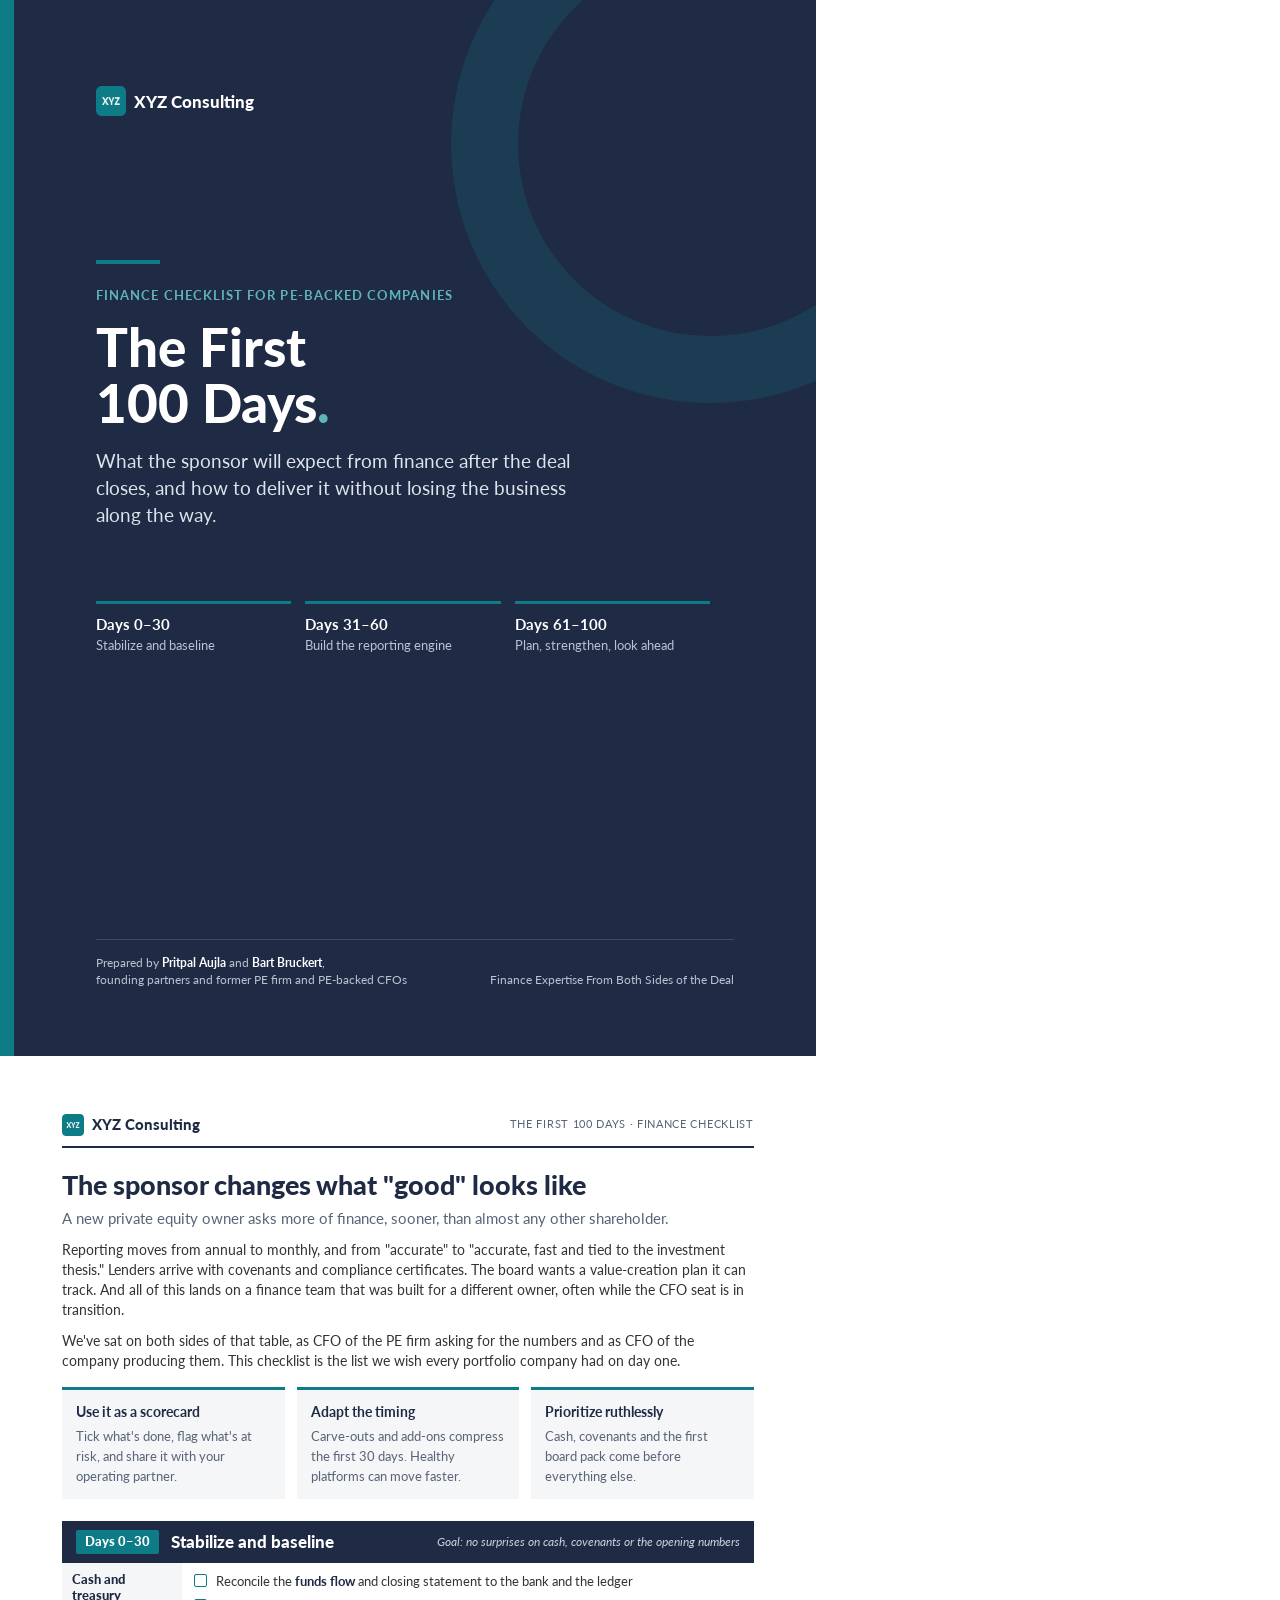
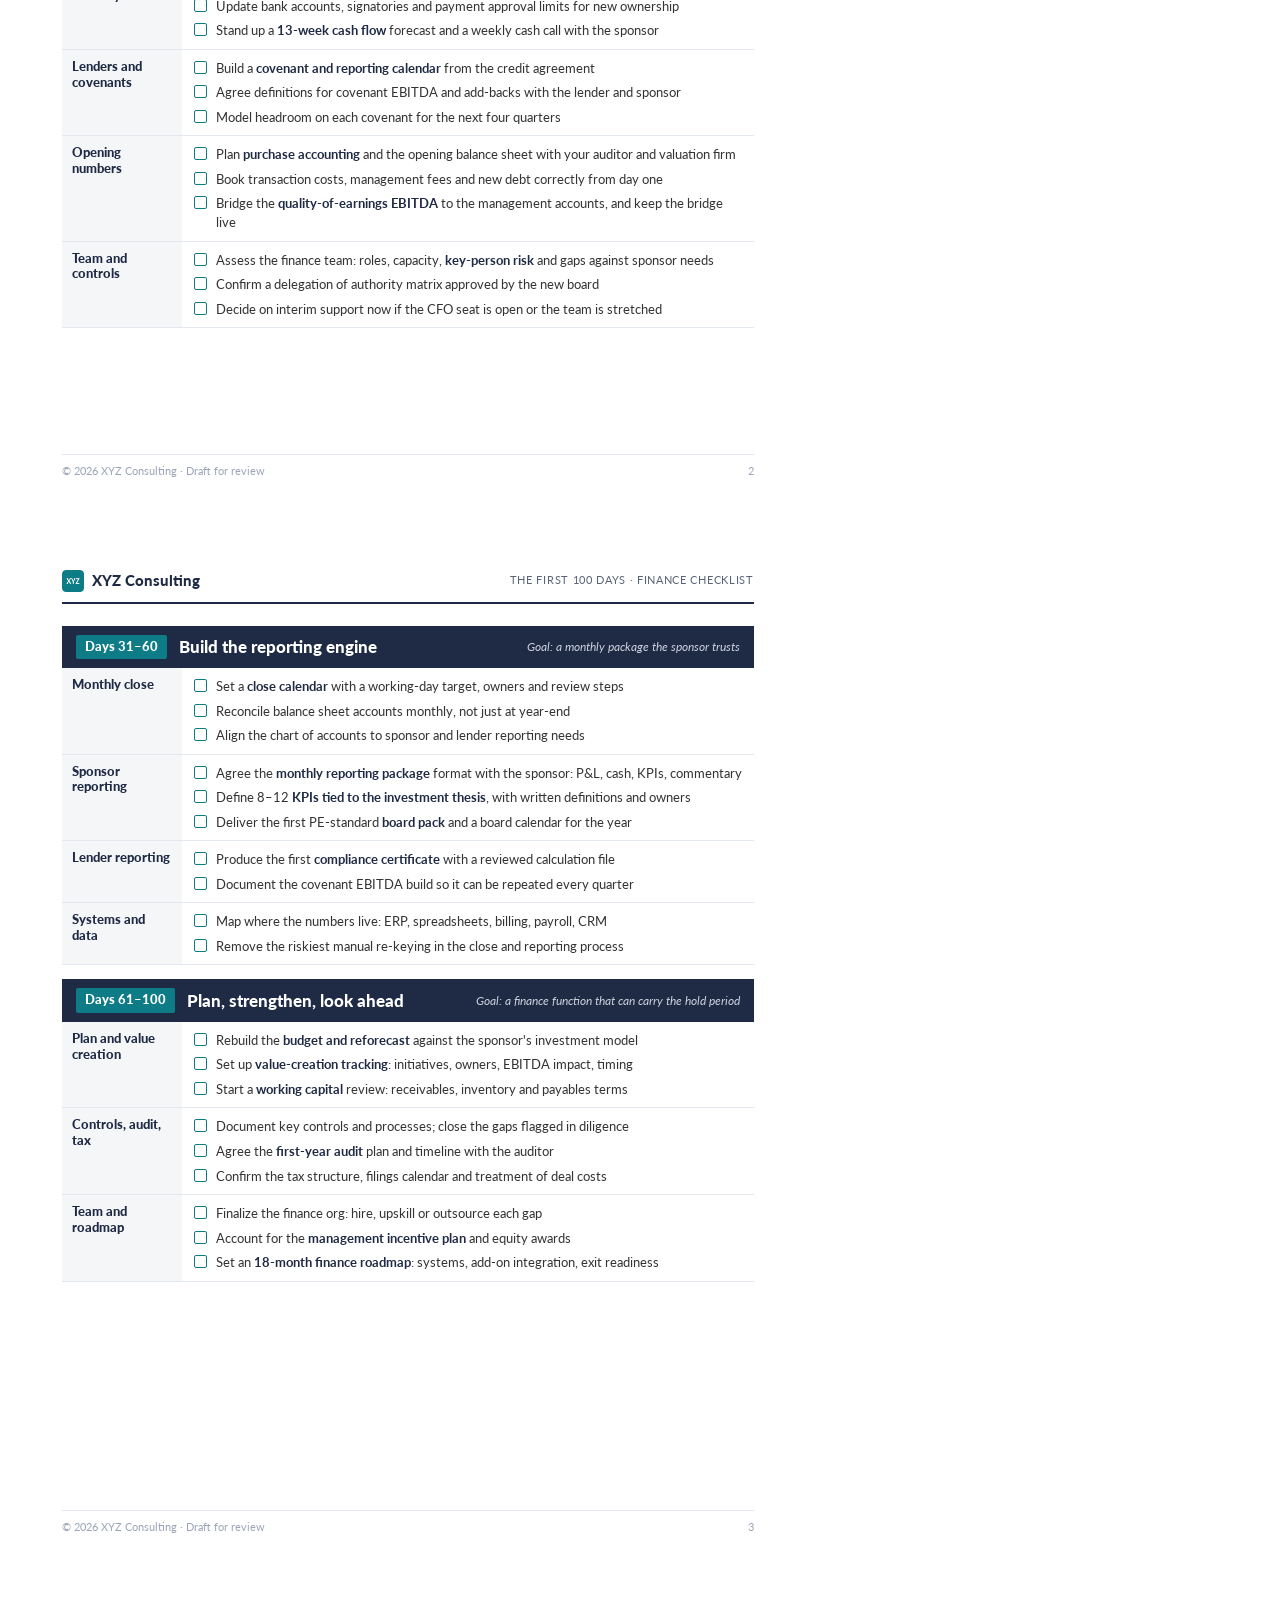
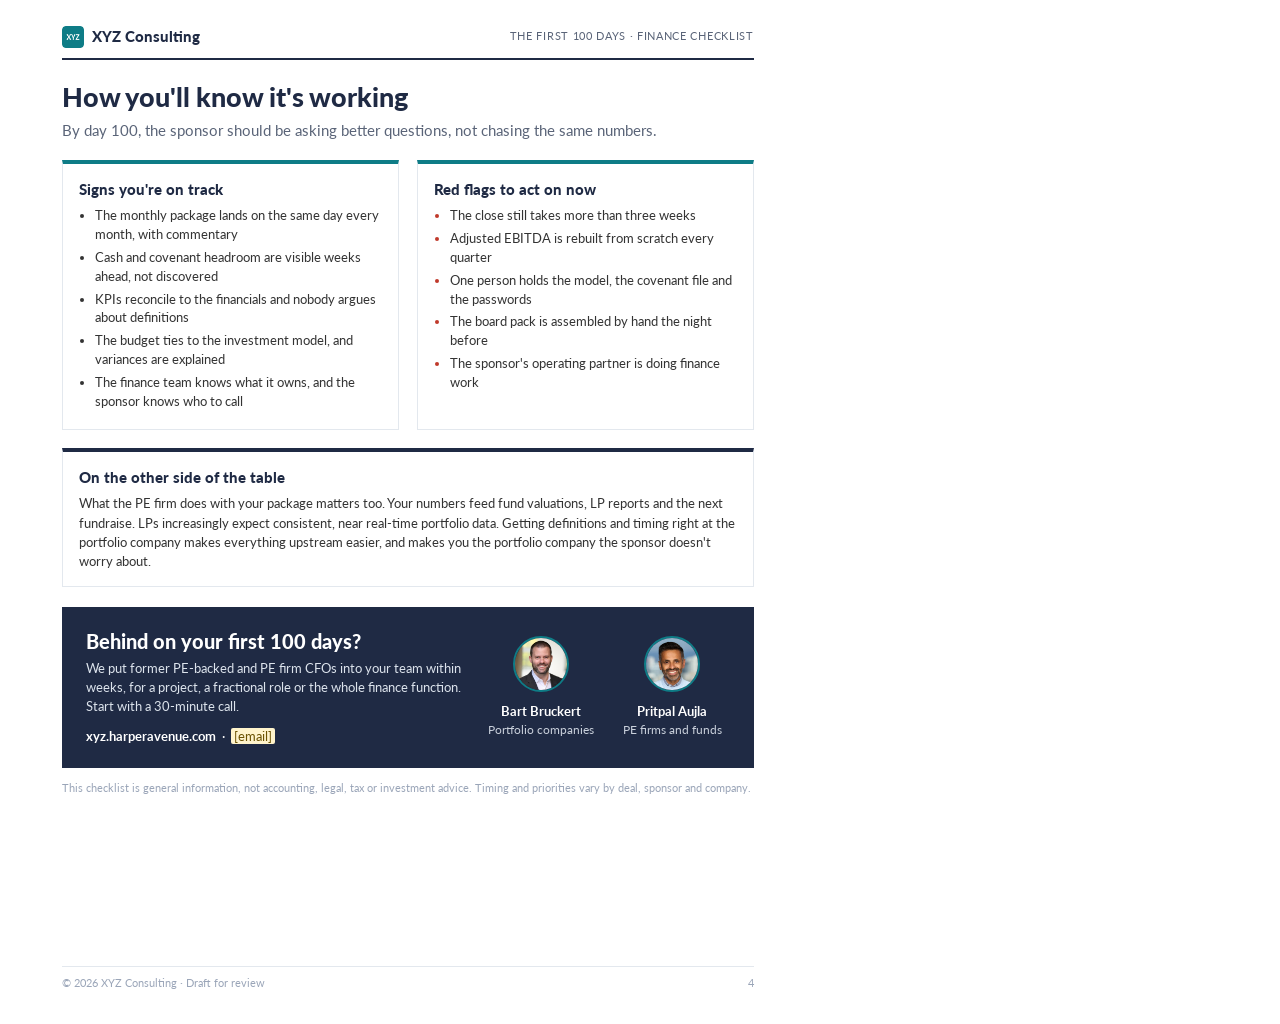
==== downloads/checklist-source.html @ 3ea240c7 "Add client stories, 100-day checklist offer and tagline - Hero headline is now the tagline: Finance " ====
<!DOCTYPE html>
<html lang="en">
<head>
<meta charset="utf-8">
<title>The First 100 Days: Finance Checklist for PE-Backed Companies | XYZ Consulting</title>
<link href="https://fonts.googleapis.com/css2?family=Lato:ital,wght@0,400;0,700;0,900;1,400&display=swap" rel="stylesheet">
<style>
  @page{size:Letter;margin:0}
  :root{--navy:#1F2A44;--teal:#0E7C86;--teal-mid:#5FB3BA;--teal-light:#B7DDE0;--ink:#333;--slate:#5A6478;--mist:#F4F6F8;--line:#E3E8EE;--grey:#9AA5B8}
  *{box-sizing:border-box;margin:0;padding:0}
  body{font-family:Lato,Calibri,Arial,sans-serif;color:var(--ink);font-size:10.5pt;line-height:1.45;-webkit-print-color-adjust:exact;print-color-adjust:exact}
  .page{width:8.5in;height:11in;position:relative;overflow:hidden;page-break-after:always;padding:0.6in 0.65in 0.8in}
  .page:last-child{page-break-after:auto}
  .foot{position:absolute;left:0.65in;right:0.65in;bottom:0.35in;display:flex;justify-content:space-between;font-size:8pt;color:var(--grey);border-top:1px solid var(--line);padding-top:8px}
  .logo{display:flex;align-items:center;gap:8px;font-weight:900;color:var(--navy);font-size:11pt}
  .logo img{width:22px;height:22px}

  /* cover */
  .cover{background:var(--navy);color:#fff;padding:0}
  .cover .bar{position:absolute;left:0;top:0;bottom:0;width:14px;background:var(--teal)}
  .cover .ring{position:absolute;right:-1.6in;top:-1.2in;width:5.4in;height:5.4in;border-radius:50%;border:0.7in solid rgba(14,124,134,.22)}
  .cover .inner{position:relative;padding:0.9in 0.85in 0 1in}
  .cover .logo{color:#fff;font-size:13pt}
  .cover .logo img{width:30px;height:30px}
  .cover .rule{width:64px;height:4px;background:var(--teal);margin:1.5in 0 22px}
  .cover .kick{color:var(--teal-mid);font-weight:700;letter-spacing:.08em;text-transform:uppercase;font-size:10pt}
  .cover h1{font-size:40pt;line-height:1.05;font-weight:900;margin-top:12px}
  .cover h1 span{color:var(--teal-mid)}
  .cover .sub{font-size:14pt;color:#DCE3EC;margin-top:18px;max-width:5.4in}
  .cover .phases{display:grid;grid-template-columns:repeat(3,1fr);gap:14px;margin-top:0.75in;max-width:6.4in}
  .cover .ph{border-top:3px solid var(--teal);padding-top:10px}
  .cover .ph b{display:block;font-size:11pt}
  .cover .ph span{color:#B9C3D3;font-size:9.5pt}
  .cover .by{position:absolute;left:1in;right:0.85in;bottom:0.7in;display:flex;justify-content:space-between;align-items:flex-end;font-size:9pt;color:#B9C3D3;border-top:1px solid rgba(255,255,255,.15);padding-top:14px}
  .cover .by b{color:#fff}

  /* body pages */
  .hdr{display:flex;justify-content:space-between;align-items:center;margin-bottom:22px;padding-bottom:10px;border-bottom:2px solid var(--navy)}
  .hdr .t{font-size:8.5pt;color:var(--slate);letter-spacing:.06em;text-transform:uppercase}
  h2{color:var(--navy);font-size:20pt;font-weight:900;line-height:1.15}
  .lede{color:var(--slate);font-size:11pt;margin:8px 0 18px}
  .intro p{margin-bottom:10px}
  .how{display:grid;grid-template-columns:repeat(3,1fr);gap:12px;margin:16px 0 22px}
  .how div{background:var(--mist);padding:12px 14px;border-top:3px solid var(--teal)}
  .how b{color:var(--navy);display:block;margin-bottom:3px}
  .how span{font-size:9.5pt;color:var(--slate)}

  .phase{margin-bottom:14px}
  .phase-head{display:flex;align-items:center;gap:12px;background:var(--navy);color:#fff;padding:9px 14px}
  .phase-head .d{background:var(--teal);font-weight:900;padding:3px 9px;font-size:9.5pt;border-radius:2px}
  .phase-head h3{font-size:12.5pt;font-weight:900}
  .phase-head .g{margin-left:auto;font-size:9pt;color:#C9D0DB;font-style:italic}
  .area{display:grid;grid-template-columns:1.25in 1fr;border-bottom:1px solid var(--line)}
  .area .a{background:var(--mist);color:var(--navy);font-weight:900;font-size:9.5pt;padding:9px 10px;line-height:1.25}
  .area ul{list-style:none;padding:6px 10px 6px 12px}
  .area li{position:relative;padding:3px 0 3px 22px;font-size:9.6pt}
  .area li:before{content:"";position:absolute;left:0;top:5px;width:11px;height:11px;border:1.5px solid var(--teal);border-radius:2px}
  .area li b{color:var(--navy)}

  .two{display:grid;grid-template-columns:1fr 1fr;gap:18px}
  .box{border:1px solid var(--line);border-top:4px solid var(--teal);padding:14px 16px}
  .box h4{color:var(--navy);font-size:11.5pt;font-weight:900;margin-bottom:6px}
  .box ul{padding-left:16px}
  .box li{margin:4px 0;font-size:9.8pt}
  .flags li::marker{color:#C0392B}
  .cta{background:var(--navy);color:#fff;padding:22px 24px;margin-top:20px;display:grid;grid-template-columns:1fr auto;gap:20px;align-items:center}
  .cta h4{font-size:15pt;font-weight:900;line-height:1.2}
  .cta p{color:#DCE3EC;font-size:10pt;margin-top:6px}
  .cta .people{display:flex;gap:16px}
  .cta .p{text-align:center;font-size:9pt;color:#C9D0DB;width:1.2in}
  .cta .p img{width:56px;height:56px;border-radius:50%;object-fit:cover;margin:0 auto 6px;border:2px solid var(--teal)}
  .cta .p b{display:block;color:#fff;font-size:10pt}
  .tbd{background:#FFF4CC;color:#6B5200;padding:0 3px;border-radius:2px}
  .note{font-size:8.5pt;color:var(--grey);margin-top:12px}
</style>
</head>
<body>

<!-- COVER -->
<div class="page cover">
  <div class="bar"></div><div class="ring"></div>
  <div class="inner">
    <div class="logo"><img src="../img/xyz-logo.png" alt="">XYZ Consulting</div>
    <div class="rule"></div>
    <div class="kick">Finance checklist for PE-backed companies</div>
    <h1>The First<br>100 Days<span>.</span></h1>
    <p class="sub">What the sponsor will expect from finance after the deal closes, and how to deliver it without losing the business along the way.</p>
    <div class="phases">
      <div class="ph"><b>Days 0–30</b><span>Stabilize and baseline</span></div>
      <div class="ph"><b>Days 31–60</b><span>Build the reporting engine</span></div>
      <div class="ph"><b>Days 61–100</b><span>Plan, strengthen, look ahead</span></div>
    </div>
  </div>
  <div class="by"><div>Prepared by <b>Pritpal Aujla</b> and <b>Bart Bruckert</b>,<br>founding partners and former PE firm and PE-backed CFOs</div><div>Finance Expertise From Both Sides of the Deal</div></div>
</div>

<!-- PAGE 2: intro + phase 1 -->
<div class="page">
  <div class="hdr"><div class="logo"><img src="../img/xyz-logo.png" alt="">XYZ Consulting</div><div class="t">The First 100 Days · Finance checklist</div></div>
  <div class="intro">
    <h2>The sponsor changes what "good" looks like</h2>
    <p class="lede">A new private equity owner asks more of finance, sooner, than almost any other shareholder.</p>
    <p>Reporting moves from annual to monthly, and from "accurate" to "accurate, fast and tied to the investment thesis." Lenders arrive with covenants and compliance certificates. The board wants a value-creation plan it can track. And all of this lands on a finance team that was built for a different owner, often while the CFO seat is in transition.</p>
    <p>We've sat on both sides of that table, as CFO of the PE firm asking for the numbers and as CFO of the company producing them. This checklist is the list we wish every portfolio company had on day one.</p>
  </div>
  <div class="how">
    <div><b>Use it as a scorecard</b><span>Tick what's done, flag what's at risk, and share it with your operating partner.</span></div>
    <div><b>Adapt the timing</b><span>Carve-outs and add-ons compress the first 30 days. Healthy platforms can move faster.</span></div>
    <div><b>Prioritize ruthlessly</b><span>Cash, covenants and the first board pack come before everything else.</span></div>
  </div>

  <div class="phase">
    <div class="phase-head"><span class="d">Days 0–30</span><h3>Stabilize and baseline</h3><span class="g">Goal: no surprises on cash, covenants or the opening numbers</span></div>
    <div class="area"><div class="a">Cash and treasury</div><ul>
      <li>Reconcile the <b>funds flow</b> and closing statement to the bank and the ledger</li>
      <li>Update bank accounts, signatories and payment approval limits for new ownership</li>
      <li>Stand up a <b>13-week cash flow</b> forecast and a weekly cash call with the sponsor</li>
    </ul></div>
    <div class="area"><div class="a">Lenders and covenants</div><ul>
      <li>Build a <b>covenant and reporting calendar</b> from the credit agreement</li>
      <li>Agree definitions for covenant EBITDA and add-backs with the lender and sponsor</li>
      <li>Model headroom on each covenant for the next four quarters</li>
    </ul></div>
    <div class="area"><div class="a">Opening numbers</div><ul>
      <li>Plan <b>purchase accounting</b> and the opening balance sheet with your auditor and valuation firm</li>
      <li>Book transaction costs, management fees and new debt correctly from day one</li>
      <li>Bridge the <b>quality-of-earnings EBITDA</b> to the management accounts, and keep the bridge live</li>
    </ul></div>
    <div class="area"><div class="a">Team and controls</div><ul>
      <li>Assess the finance team: roles, capacity, <b>key-person risk</b> and gaps against sponsor needs</li>
      <li>Confirm a delegation of authority matrix approved by the new board</li>
      <li>Decide on interim support now if the CFO seat is open or the team is stretched</li>
    </ul></div>
  </div>
  <div class="foot"><span>© 2026 XYZ Consulting · Draft for review</span><span>2</span></div>
</div>

<!-- PAGE 3: phase 2 + 3 -->
<div class="page">
  <div class="hdr"><div class="logo"><img src="../img/xyz-logo.png" alt="">XYZ Consulting</div><div class="t">The First 100 Days · Finance checklist</div></div>

  <div class="phase">
    <div class="phase-head"><span class="d">Days 31–60</span><h3>Build the reporting engine</h3><span class="g">Goal: a monthly package the sponsor trusts</span></div>
    <div class="area"><div class="a">Monthly close</div><ul>
      <li>Set a <b>close calendar</b> with a working-day target, owners and review steps</li>
      <li>Reconcile balance sheet accounts monthly, not just at year-end</li>
      <li>Align the chart of accounts to sponsor and lender reporting needs</li>
    </ul></div>
    <div class="area"><div class="a">Sponsor reporting</div><ul>
      <li>Agree the <b>monthly reporting package</b> format with the sponsor: P&amp;L, cash, KPIs, commentary</li>
      <li>Define 8–12 <b>KPIs tied to the investment thesis</b>, with written definitions and owners</li>
      <li>Deliver the first PE-standard <b>board pack</b> and a board calendar for the year</li>
    </ul></div>
    <div class="area"><div class="a">Lender reporting</div><ul>
      <li>Produce the first <b>compliance certificate</b> with a reviewed calculation file</li>
      <li>Document the covenant EBITDA build so it can be repeated every quarter</li>
    </ul></div>
    <div class="area"><div class="a">Systems and data</div><ul>
      <li>Map where the numbers live: ERP, spreadsheets, billing, payroll, CRM</li>
      <li>Remove the riskiest manual re-keying in the close and reporting process</li>
    </ul></div>
  </div>

  <div class="phase">
    <div class="phase-head"><span class="d">Days 61–100</span><h3>Plan, strengthen, look ahead</h3><span class="g">Goal: a finance function that can carry the hold period</span></div>
    <div class="area"><div class="a">Plan and value creation</div><ul>
      <li>Rebuild the <b>budget and reforecast</b> against the sponsor's investment model</li>
      <li>Set up <b>value-creation tracking</b>: initiatives, owners, EBITDA impact, timing</li>
      <li>Start a <b>working capital</b> review: receivables, inventory and payables terms</li>
    </ul></div>
    <div class="area"><div class="a">Controls, audit, tax</div><ul>
      <li>Document key controls and processes; close the gaps flagged in diligence</li>
      <li>Agree the <b>first-year audit</b> plan and timeline with the auditor</li>
      <li>Confirm the tax structure, filings calendar and treatment of deal costs</li>
    </ul></div>
    <div class="area"><div class="a">Team and roadmap</div><ul>
      <li>Finalize the finance org: hire, upskill or outsource each gap</li>
      <li>Account for the <b>management incentive plan</b> and equity awards</li>
      <li>Set an <b>18-month finance roadmap</b>: systems, add-on integration, exit readiness</li>
    </ul></div>
  </div>
  <div class="foot"><span>© 2026 XYZ Consulting · Draft for review</span><span>3</span></div>
</div>

<!-- PAGE 4: red flags + CTA -->
<div class="page">
  <div class="hdr"><div class="logo"><img src="../img/xyz-logo.png" alt="">XYZ Consulting</div><div class="t">The First 100 Days · Finance checklist</div></div>
  <h2>How you'll know it's working</h2>
  <p class="lede">By day 100, the sponsor should be asking better questions, not chasing the same numbers.</p>
  <div class="two">
    <div class="box"><h4>Signs you're on track</h4><ul>
      <li>The monthly package lands on the same day every month, with commentary</li>
      <li>Cash and covenant headroom are visible weeks ahead, not discovered</li>
      <li>KPIs reconcile to the financials and nobody argues about definitions</li>
      <li>The budget ties to the investment model, and variances are explained</li>
      <li>The finance team knows what it owns, and the sponsor knows who to call</li>
    </ul></div>
    <div class="box flags"><h4>Red flags to act on now</h4><ul>
      <li>The close still takes more than three weeks</li>
      <li>Adjusted EBITDA is rebuilt from scratch every quarter</li>
      <li>One person holds the model, the covenant file and the passwords</li>
      <li>The board pack is assembled by hand the night before</li>
      <li>The sponsor's operating partner is doing finance work</li>
    </ul></div>
  </div>

  <div class="box" style="margin-top:18px;border-top-color:var(--navy)">
    <h4>On the other side of the table</h4>
    <p style="font-size:10pt">What the PE firm does with your package matters too. Your numbers feed fund valuations, LP reports and the next fundraise. LPs increasingly expect consistent, near real-time portfolio data. Getting definitions and timing right at the portfolio company makes everything upstream easier, and makes you the portfolio company the sponsor doesn't worry about.</p>
  </div>

  <div class="cta">
    <div>
      <h4>Behind on your first 100 days?</h4>
      <p>We put former PE-backed and PE firm CFOs into your team within weeks, for a project, a fractional role or the whole finance function. Start with a 30-minute call.</p>
      <p style="margin-top:10px;color:#fff"><b>xyz.harperavenue.com</b> &nbsp;·&nbsp; <span class="tbd">[email]</span></p>
    </div>
    <div class="people">
      <div class="p"><img src="../img/bart.jpg" alt=""><b>Bart Bruckert</b>Portfolio companies</div>
      <div class="p"><img src="../img/pritpal.jpg" alt=""><b>Pritpal Aujla</b>PE firms and funds</div>
    </div>
  </div>
  <p class="note">This checklist is general information, not accounting, legal, tax or investment advice. Timing and priorities vary by deal, sponsor and company.</p>
  <div class="foot"><span>© 2026 XYZ Consulting · Draft for review</span><span>4</span></div>
</div>

</body>
</html>
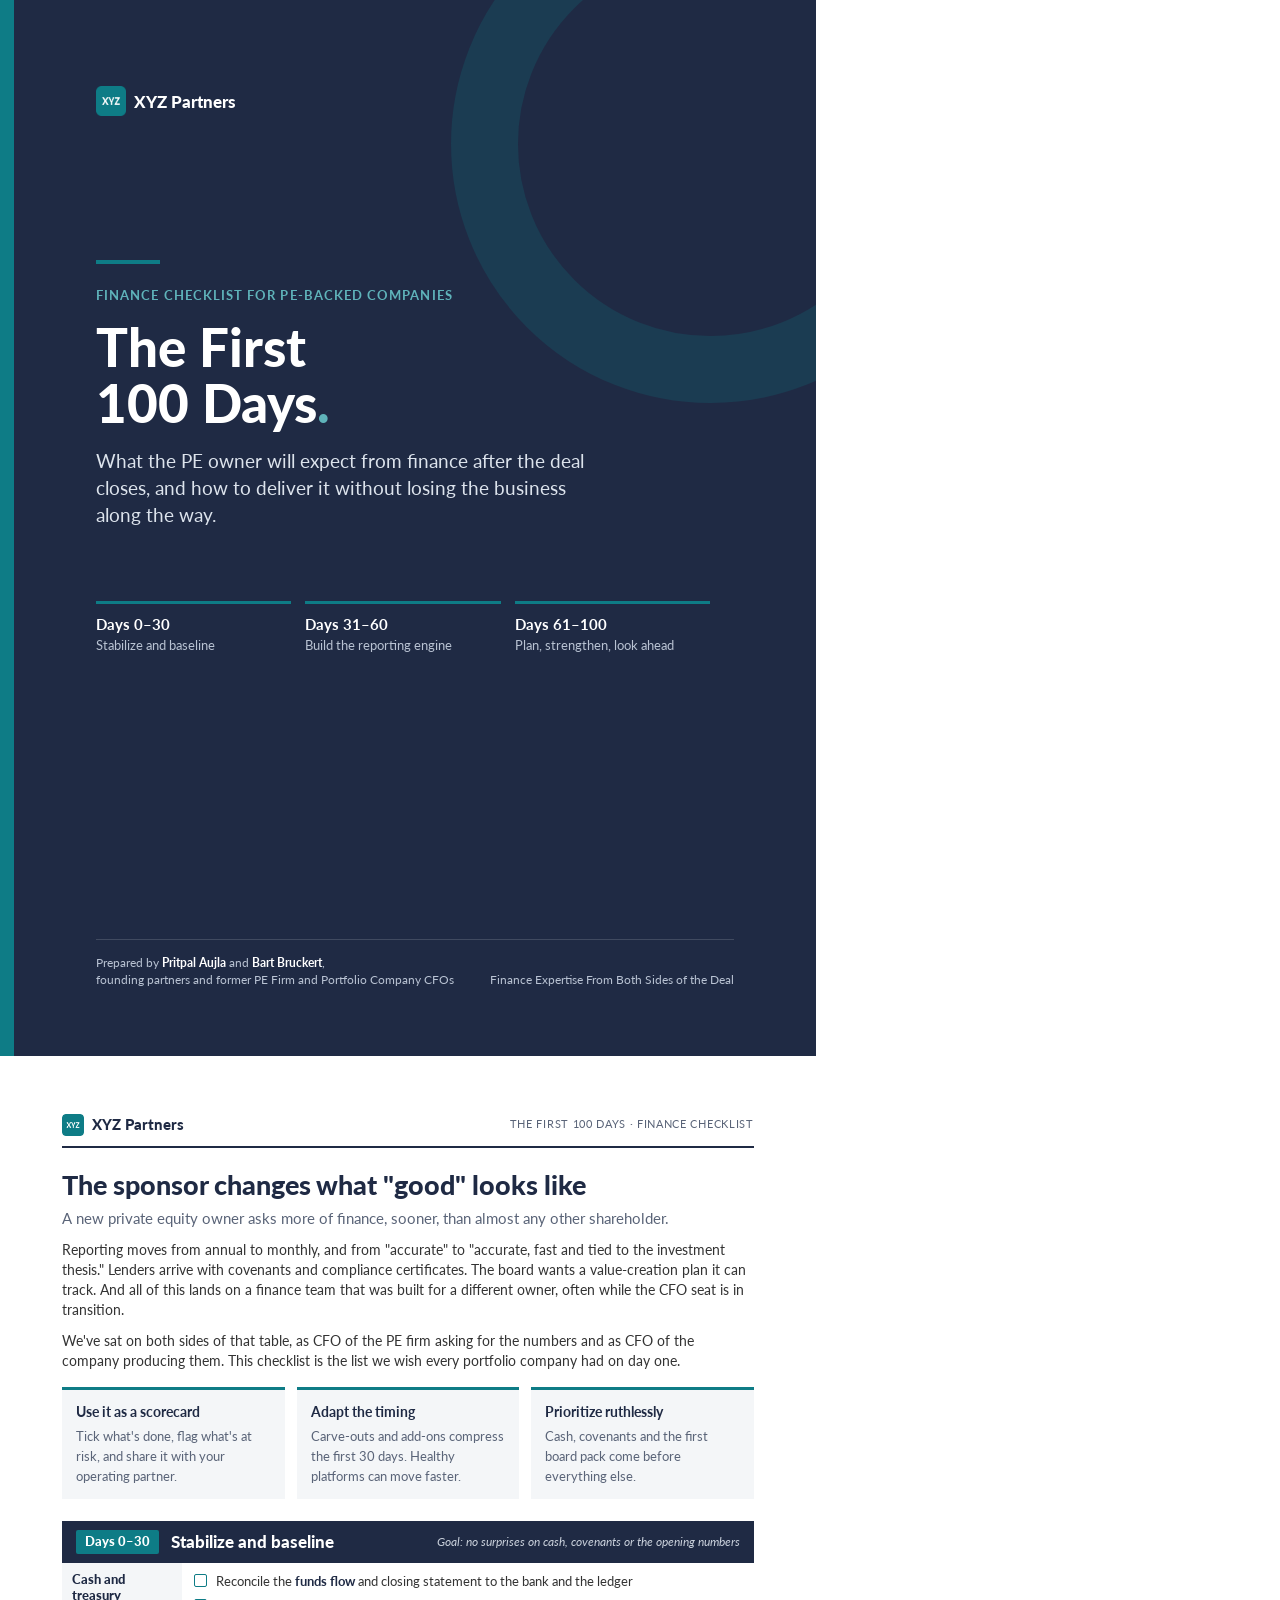
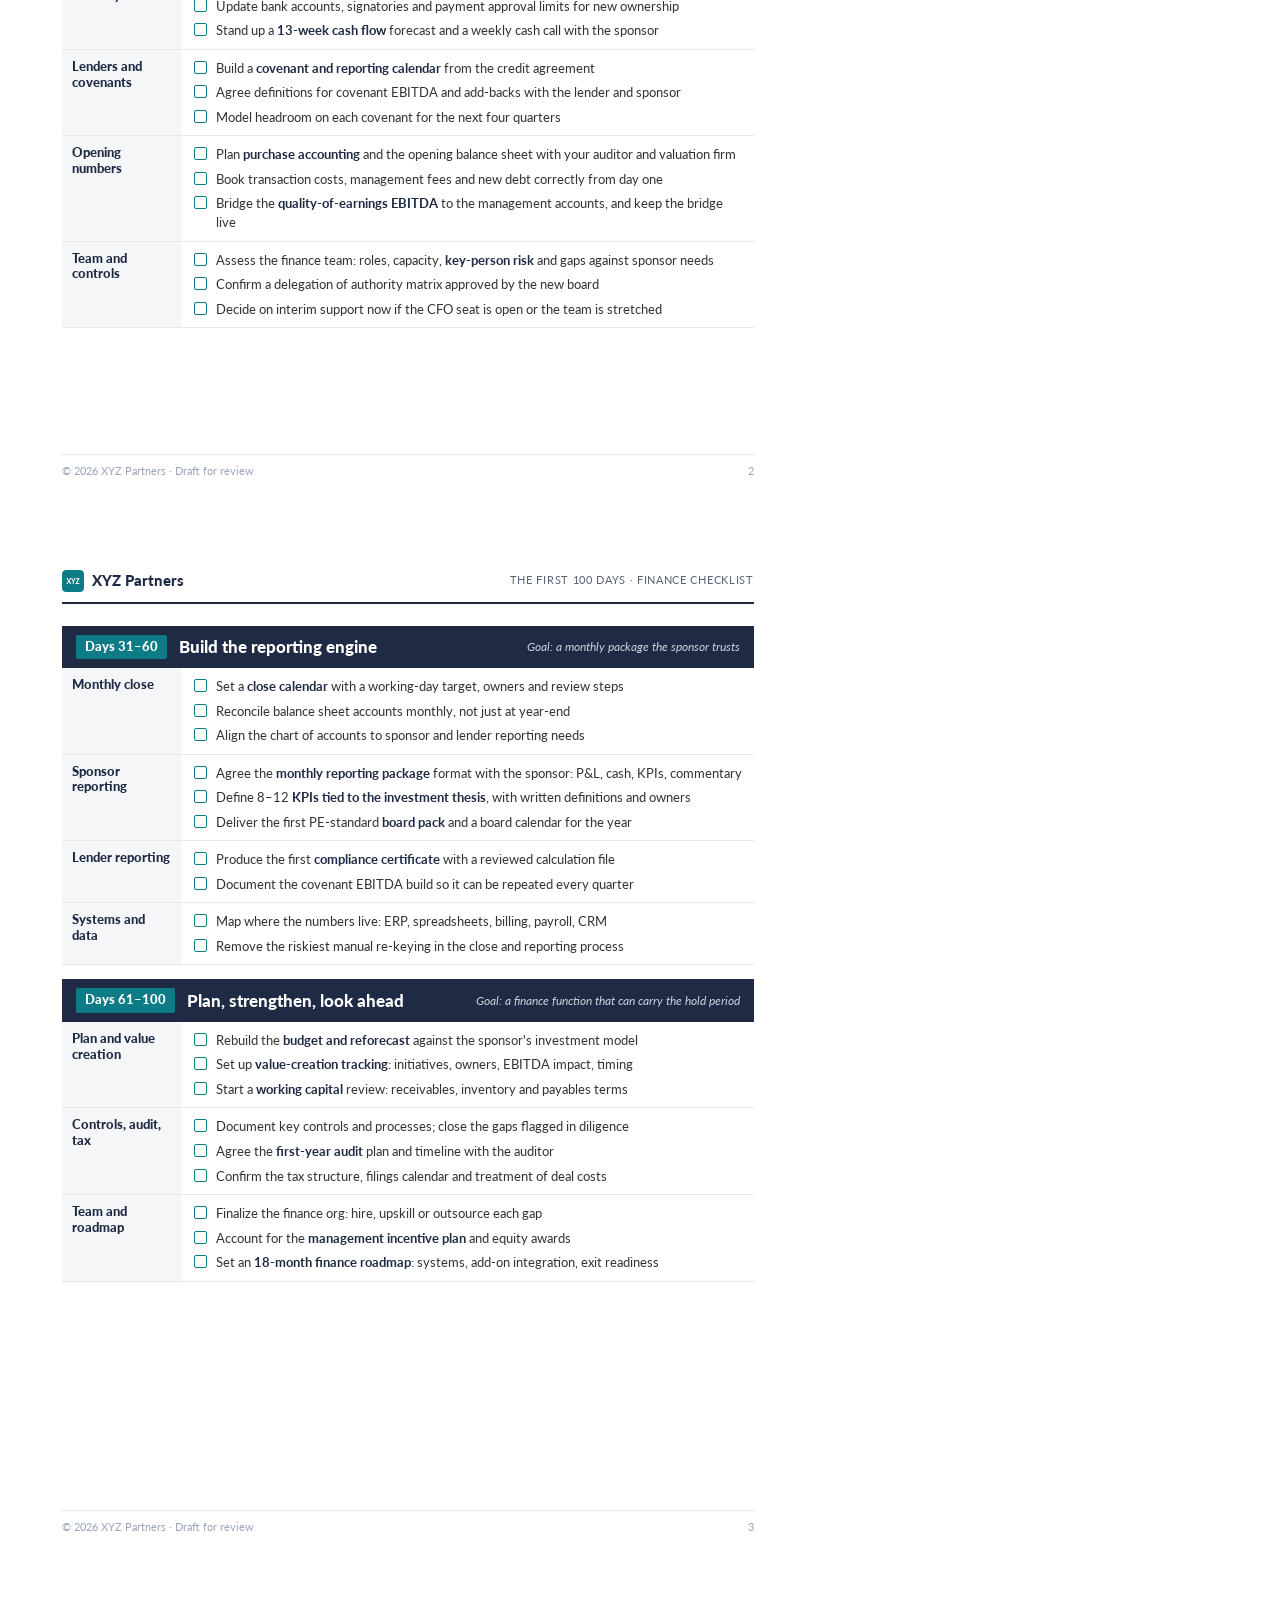
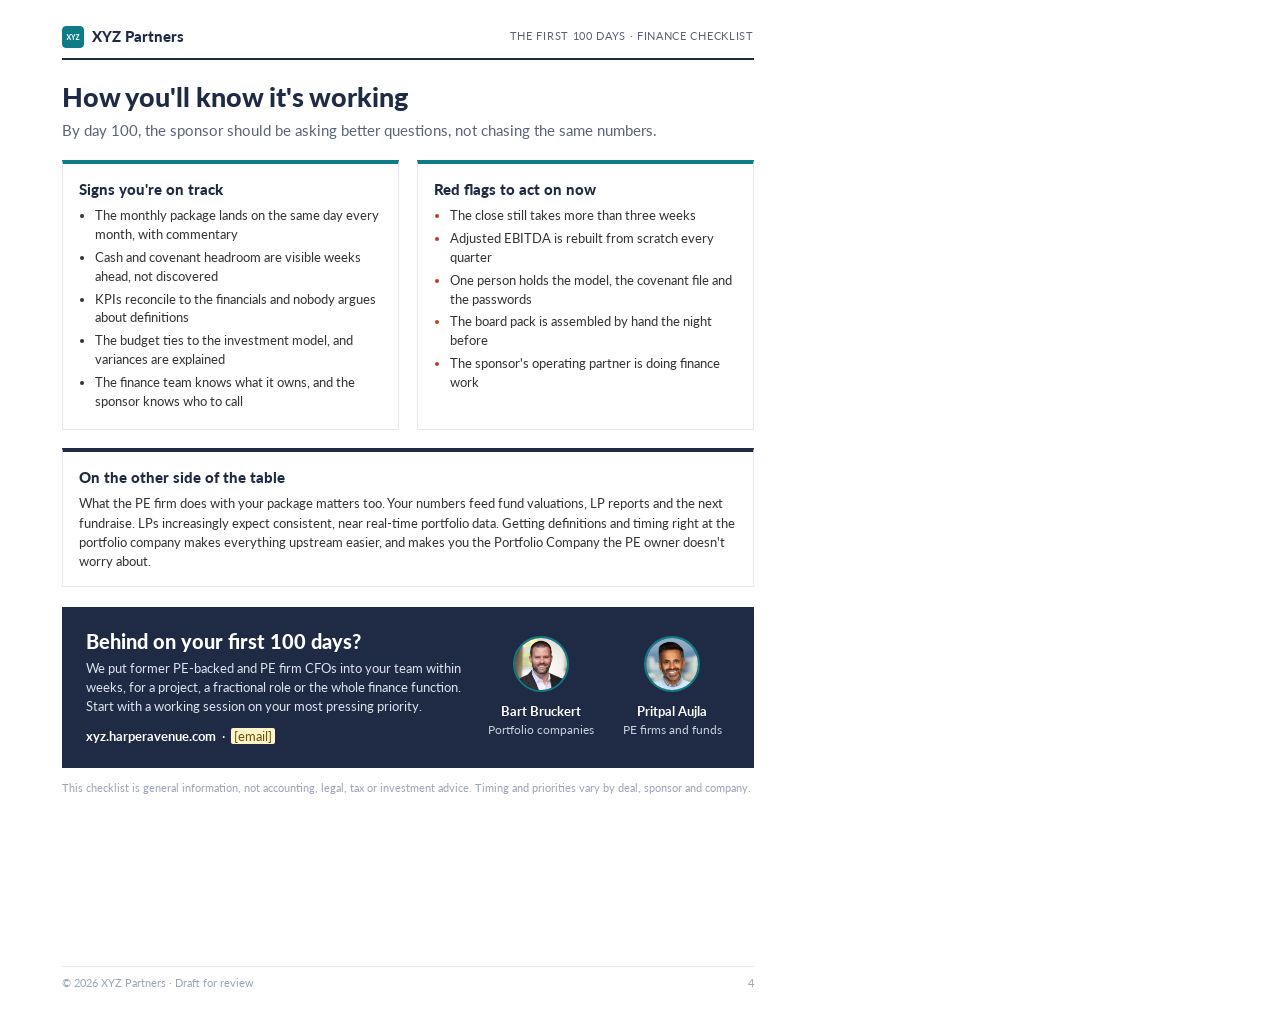
==== commit 04f9ee17: "Align site with client-facing deck v7; add level pages - Home: three doors by level, both-sides diff" ====
--- a/downloads/checklist-source.html
+++ b/downloads/checklist-source.html
@@ -2,7 +2,7 @@
 <html lang="en">
 <head>
 <meta charset="utf-8">
-<title>The First 100 Days: Finance Checklist for PE-Backed Companies | XYZ Consulting</title>
+<title>The First 100 Days: Finance Checklist for PE-Backed Companies | XYZ Partners</title>
 <link href="https://fonts.googleapis.com/css2?family=Lato:ital,wght@0,400;0,700;0,900;1,400&display=swap" rel="stylesheet">
 <style>
   @page{size:Letter;margin:0}
@@ -80,23 +80,23 @@
 <div class="page cover">
   <div class="bar"></div><div class="ring"></div>
   <div class="inner">
-    <div class="logo"><img src="../img/xyz-logo.png" alt="">XYZ Consulting</div>
+    <div class="logo"><img src="../img/xyz-logo.png" alt="">XYZ Partners</div>
     <div class="rule"></div>
     <div class="kick">Finance checklist for PE-backed companies</div>
     <h1>The First<br>100 Days<span>.</span></h1>
-    <p class="sub">What the sponsor will expect from finance after the deal closes, and how to deliver it without losing the business along the way.</p>
+    <p class="sub">What the PE owner will expect from finance after the deal closes, and how to deliver it without losing the business along the way.</p>
     <div class="phases">
       <div class="ph"><b>Days 0–30</b><span>Stabilize and baseline</span></div>
       <div class="ph"><b>Days 31–60</b><span>Build the reporting engine</span></div>
       <div class="ph"><b>Days 61–100</b><span>Plan, strengthen, look ahead</span></div>
     </div>
   </div>
-  <div class="by"><div>Prepared by <b>Pritpal Aujla</b> and <b>Bart Bruckert</b>,<br>founding partners and former PE firm and PE-backed CFOs</div><div>Finance Expertise From Both Sides of the Deal</div></div>
+  <div class="by"><div>Prepared by <b>Pritpal Aujla</b> and <b>Bart Bruckert</b>,<br>founding partners and former PE Firm and Portfolio Company CFOs</div><div>Finance Expertise From Both Sides of the Deal</div></div>
 </div>
 
 <!-- PAGE 2: intro + phase 1 -->
 <div class="page">
-  <div class="hdr"><div class="logo"><img src="../img/xyz-logo.png" alt="">XYZ Consulting</div><div class="t">The First 100 Days · Finance checklist</div></div>
+  <div class="hdr"><div class="logo"><img src="../img/xyz-logo.png" alt="">XYZ Partners</div><div class="t">The First 100 Days · Finance checklist</div></div>
   <div class="intro">
     <h2>The sponsor changes what "good" looks like</h2>
     <p class="lede">A new private equity owner asks more of finance, sooner, than almost any other shareholder.</p>
@@ -132,12 +132,12 @@
       <li>Decide on interim support now if the CFO seat is open or the team is stretched</li>
     </ul></div>
   </div>
-  <div class="foot"><span>© 2026 XYZ Consulting · Draft for review</span><span>2</span></div>
+  <div class="foot"><span>© 2026 XYZ Partners · Draft for review</span><span>2</span></div>
 </div>
 
 <!-- PAGE 3: phase 2 + 3 -->
 <div class="page">
-  <div class="hdr"><div class="logo"><img src="../img/xyz-logo.png" alt="">XYZ Consulting</div><div class="t">The First 100 Days · Finance checklist</div></div>
+  <div class="hdr"><div class="logo"><img src="../img/xyz-logo.png" alt="">XYZ Partners</div><div class="t">The First 100 Days · Finance checklist</div></div>
 
   <div class="phase">
     <div class="phase-head"><span class="d">Days 31–60</span><h3>Build the reporting engine</h3><span class="g">Goal: a monthly package the sponsor trusts</span></div>
@@ -179,12 +179,12 @@
       <li>Set an <b>18-month finance roadmap</b>: systems, add-on integration, exit readiness</li>
     </ul></div>
   </div>
-  <div class="foot"><span>© 2026 XYZ Consulting · Draft for review</span><span>3</span></div>
+  <div class="foot"><span>© 2026 XYZ Partners · Draft for review</span><span>3</span></div>
 </div>
 
 <!-- PAGE 4: red flags + CTA -->
 <div class="page">
-  <div class="hdr"><div class="logo"><img src="../img/xyz-logo.png" alt="">XYZ Consulting</div><div class="t">The First 100 Days · Finance checklist</div></div>
+  <div class="hdr"><div class="logo"><img src="../img/xyz-logo.png" alt="">XYZ Partners</div><div class="t">The First 100 Days · Finance checklist</div></div>
   <h2>How you'll know it's working</h2>
   <p class="lede">By day 100, the sponsor should be asking better questions, not chasing the same numbers.</p>
   <div class="two">
@@ -206,13 +206,13 @@
 
   <div class="box" style="margin-top:18px;border-top-color:var(--navy)">
     <h4>On the other side of the table</h4>
-    <p style="font-size:10pt">What the PE firm does with your package matters too. Your numbers feed fund valuations, LP reports and the next fundraise. LPs increasingly expect consistent, near real-time portfolio data. Getting definitions and timing right at the portfolio company makes everything upstream easier, and makes you the portfolio company the sponsor doesn't worry about.</p>
+    <p style="font-size:10pt">What the PE firm does with your package matters too. Your numbers feed fund valuations, LP reports and the next fundraise. LPs increasingly expect consistent, near real-time portfolio data. Getting definitions and timing right at the portfolio company makes everything upstream easier, and makes you the Portfolio Company the PE owner doesn't worry about.</p>
   </div>
 
   <div class="cta">
     <div>
       <h4>Behind on your first 100 days?</h4>
-      <p>We put former PE-backed and PE firm CFOs into your team within weeks, for a project, a fractional role or the whole finance function. Start with a 30-minute call.</p>
+      <p>We put former PE-backed and PE firm CFOs into your team within weeks, for a project, a fractional role or the whole finance function. Start with a working session on your most pressing priority.</p>
       <p style="margin-top:10px;color:#fff"><b>xyz.harperavenue.com</b> &nbsp;·&nbsp; <span class="tbd">[email]</span></p>
     </div>
     <div class="people">
@@ -221,7 +221,7 @@
     </div>
   </div>
   <p class="note">This checklist is general information, not accounting, legal, tax or investment advice. Timing and priorities vary by deal, sponsor and company.</p>
-  <div class="foot"><span>© 2026 XYZ Consulting · Draft for review</span><span>4</span></div>
+  <div class="foot"><span>© 2026 XYZ Partners · Draft for review</span><span>4</span></div>
 </div>
 
 </body>
